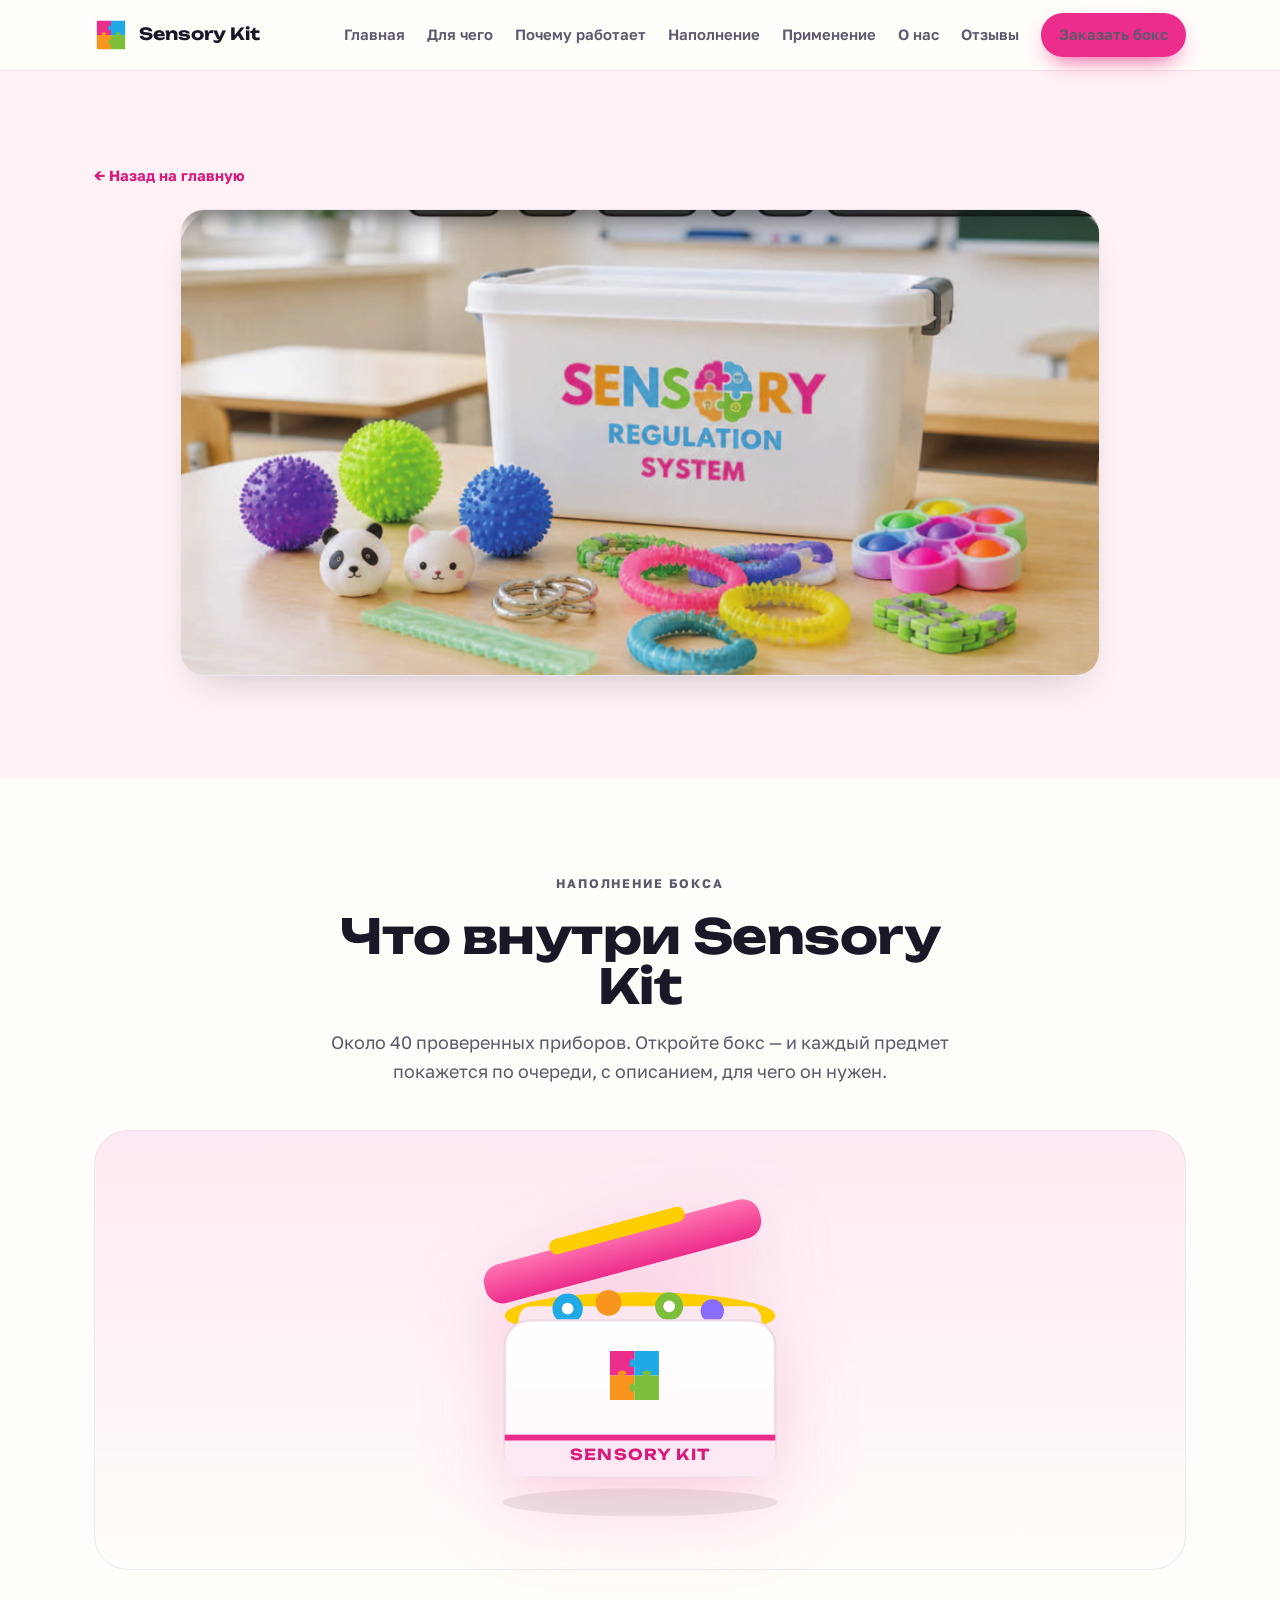
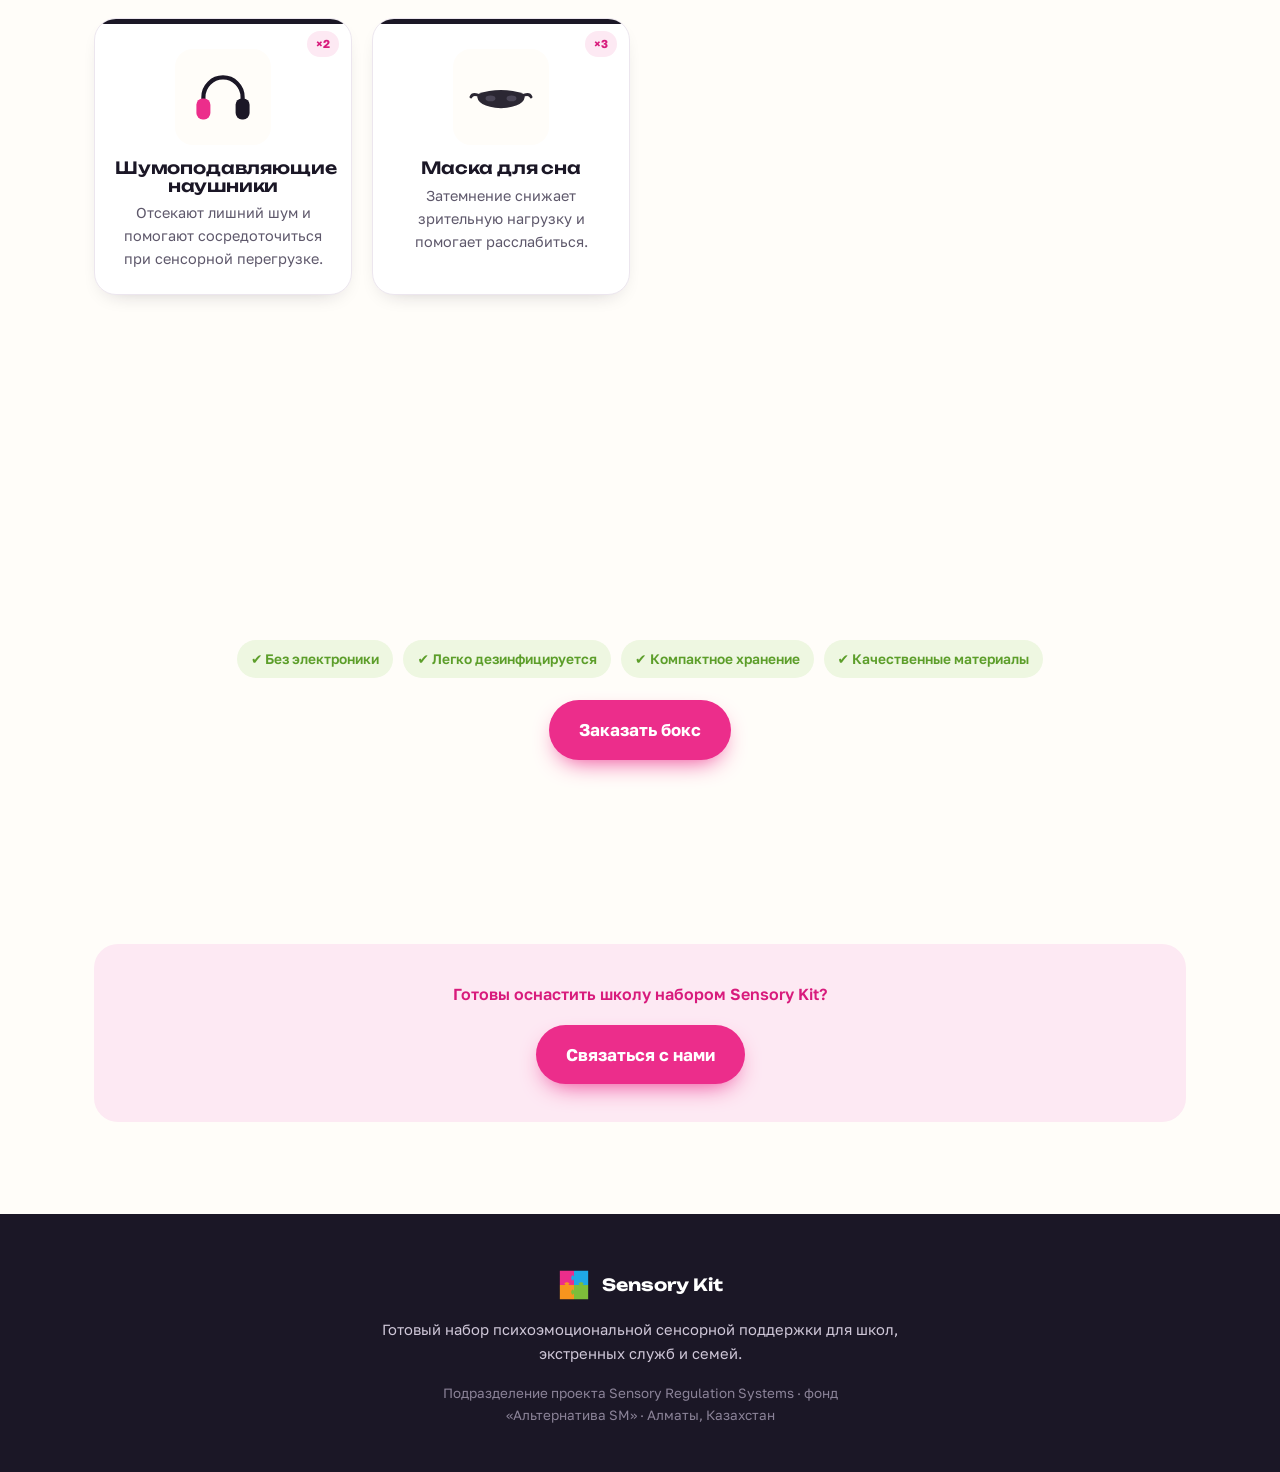
==== podrobnee.html @ fd4d4a5c "Sensory Kit — полный проект" ====
<!DOCTYPE html>
<html lang="ru">
<head>
<meta charset="UTF-8">
<meta name="viewport" content="width=device-width, initial-scale=1.0">
<title>Наполнение бокса | Sensory Kit</title>
<link rel="preconnect" href="https://fonts.googleapis.com">
<link rel="preconnect" href="https://fonts.gstatic.com" crossorigin>
<link href="https://fonts.googleapis.com/css2?family=Unbounded:wght@500;600;700;800&family=Golos+Text:wght@400;500;600;700&display=swap" rel="stylesheet">
<style>

:root{
  --pink:#EC2D8B; --pink-ink:#D81B7C; --pink-wash:#FDE9F3;
  --blue:#1FA9E6; --blue-ink:#0E86C4; --blue-wash:#E4F4FC;
  --orange:#F7951E; --orange-ink:#DE7A00; --orange-wash:#FEF0DD;
  --green:#7DBE3A; --green-ink:#5C9E2A; --green-wash:#EEF7E1;
  --yellow:#FFCE00; --violet:#8A6CFF;
  --ink:#1B1726; --muted:#5E586B; --hair:#ECE6EE;
  --bg:#FFFDF9; --card:#FFFFFF; --pinkbg:#FFF2F6;
  --r:22px;
  --shadow:0 18px 40px -22px rgba(27,23,38,.30);
  --shadow-sm:0 8px 22px -14px rgba(27,23,38,.32);
  --maxw:1140px;
}
*{box-sizing:border-box;margin:0;padding:0}
html{scroll-behavior:smooth}
body{font-family:"Golos Text",system-ui,sans-serif;color:var(--ink);background:var(--bg);line-height:1.6;-webkit-font-smoothing:antialiased;overflow-x:hidden}
h1,h2,h3{font-family:"Unbounded",system-ui,sans-serif;line-height:1.05;letter-spacing:-.01em}
a{color:inherit;text-decoration:none}
img{max-width:100%;display:block}
.wrap{max-width:var(--maxw);margin:0 auto;padding:0 24px}
.section{padding:92px 0}
.eyebrow{font-weight:700;font-size:.78rem;letter-spacing:.16em;text-transform:uppercase}
.btn{display:inline-flex;align-items:center;gap:8px;font-family:"Golos Text";font-weight:700;border-radius:999px;padding:12px 22px;font-size:.96rem;cursor:pointer;border:0;transition:transform .18s,box-shadow .18s,background .2s;white-space:nowrap}
.btn:focus-visible{outline:3px solid var(--blue);outline-offset:3px}
.btn-primary{background:var(--pink);color:#fff;box-shadow:0 10px 24px -10px var(--pink)}
.btn-primary:hover{transform:translateY(-2px);box-shadow:0 16px 30px -10px var(--pink)}
.btn-ghost{background:transparent;color:var(--ink);border:2px solid var(--ink)}
.btn-ghost:hover{transform:translateY(-2px);background:var(--ink);color:#fff}
.btn-white{background:#fff;color:var(--ink);box-shadow:var(--shadow-sm)}
.btn-white:hover{transform:translateY(-2px)}
.btn-lg{padding:16px 30px;font-size:1.06rem}

/* nav */
.nav{position:sticky;top:0;z-index:50;backdrop-filter:saturate(160%) blur(12px);background:rgba(255,253,249,.82);border-bottom:1px solid var(--hair)}
.nav-in{max-width:var(--maxw);margin:0 auto;padding:13px 24px;display:flex;align-items:center;gap:20px}
.brand-mark{display:flex;align-items:center;gap:11px;font-family:"Unbounded";font-weight:700;font-size:1.05rem}
.brand-mark svg{width:34px;height:34px;flex:none}
.nav-links{display:flex;gap:22px;margin-left:auto;align-items:center}
.nav-links a{font-weight:600;font-size:.93rem;color:var(--muted);transition:color .2s}
.nav-links a:hover{color:var(--ink)}
.nav .btn{padding:10px 18px}
.burger{display:none;margin-left:auto;background:none;border:0;cursor:pointer;padding:6px}
.burger span{display:block;width:24px;height:2.5px;background:var(--ink);border-radius:2px;margin:5px 0;transition:.25s}

/* hero */
.hero{position:relative;overflow:hidden;background:radial-gradient(110% 90% at 88% -10%,var(--pink-wash) 0%,transparent 55%),radial-gradient(90% 80% at -8% 20%,var(--blue-wash) 0%,transparent 50%),var(--pinkbg)}
.hero-in{max-width:var(--maxw);margin:0 auto;padding:74px 24px 84px;display:grid;grid-template-columns:1.05fr .95fr;gap:48px;align-items:center}
.hero h1{font-size:clamp(3.1rem,8vw,5.6rem);font-weight:800;margin:.18em 0 .28em}
.hero h1 .dot{color:var(--pink)}
.hero .lead{font-size:1.2rem;color:#382f44;max-width:30ch;font-weight:500}
.hero .eyebrow{color:var(--pink-ink);display:inline-flex;align-items:center;gap:9px;background:#fff;padding:8px 15px;border-radius:999px;box-shadow:var(--shadow-sm)}
.hero-cta{display:flex;gap:14px;margin:30px 0 26px;flex-wrap:wrap}
.chips{display:flex;gap:10px;flex-wrap:wrap}
.chip{background:#fff;border-radius:14px;padding:11px 15px;box-shadow:var(--shadow-sm);display:flex;flex-direction:column;line-height:1.15}
.chip b{font-family:"Unbounded";font-weight:700;font-size:1.15rem}
.chip span{font-size:.78rem;color:var(--muted);font-weight:600}
.c-pink b{color:var(--pink-ink)} .c-blue b{color:var(--blue-ink)} .c-green b{color:var(--green-ink)}
.art{position:relative;display:flex;align-items:center;justify-content:center;min-height:380px}
.brain-stage{position:relative;width:min(420px,80vw)}
.brain{width:100%;height:auto;filter:drop-shadow(0 30px 50px rgba(236,45,139,.22));transform-origin:50% 52%}
.brain.breathe{animation:breathe 7s ease-in-out infinite}
@keyframes breathe{0%,100%{transform:scale(1)}50%{transform:scale(1.022)}}
.piece{cursor:pointer;transition:transform .4s cubic-bezier(.2,.8,.3,1);transform-origin:center}
.piece .ico{pointer-events:none}
.p-eye:hover{transform:translate(-5px,-5px)} .p-taste:hover{transform:translate(5px,-5px)}
.p-ear:hover{transform:translate(-5px,5px)} .p-nose:hover{transform:translate(5px,5px)}
.sense-tip{position:absolute;left:50%;top:50%;transform:translate(-50%,-50%) scale(.9);background:var(--ink);color:#fff;font-weight:700;font-size:.92rem;padding:8px 16px;border-radius:999px;opacity:0;pointer-events:none;transition:.2s;white-space:nowrap;z-index:5;box-shadow:var(--shadow)}
.sense-tip.show{opacity:1;transform:translate(-50%,-50%) scale(1)}
.assemble .piece{animation:asm .8s cubic-bezier(.2,.85,.3,1) both}
.assemble .p-eye{animation-delay:.05s}.assemble .p-taste{animation-delay:.16s}.assemble .p-ear{animation-delay:.27s}.assemble .p-nose{animation-delay:.38s}
@keyframes asm{from{opacity:0;transform:scale(.6)}to{opacity:1;transform:scale(1)}}
.toy{position:absolute;animation:float 9s ease-in-out infinite}
.toy.t1{width:60px;top:2%;right:6%;animation-delay:.2s}.toy.t2{width:46px;bottom:6%;left:-2%;animation-delay:1.4s}.toy.t3{width:52px;bottom:18%;right:-4%;animation-delay:2.6s}
@keyframes float{0%,100%{transform:translateY(0) rotate(0)}50%{transform:translateY(-16px) rotate(8deg)}}
.wave{position:absolute;left:0;right:0;bottom:-1px;line-height:0}
.wave svg{width:100%;height:60px;display:block}

/* section heading */
.shead{max-width:64ch}
.shead .eyebrow{color:var(--muted)}
.shead h2{font-size:clamp(2rem,4.4vw,3rem);font-weight:700;margin:.32em 0 .35em}
.shead p{color:var(--muted);font-size:1.12rem;max-width:58ch}
.shead.center{margin:0 auto;text-align:center}
.shead.center p{margin-left:auto;margin-right:auto}

/* use cases */
.use-grid{display:grid;grid-template-columns:repeat(auto-fit,minmax(195px,1fr));gap:18px;margin-top:50px}
.uc{background:var(--card);border:1px solid var(--hair);border-radius:var(--r);padding:26px 22px;box-shadow:var(--shadow-sm);position:relative;overflow:hidden;transition:transform .3s,box-shadow .3s}
.uc::before{content:"";position:absolute;inset:0 0 auto 0;height:5px}
.uc:hover{transform:translateY(-6px);box-shadow:var(--shadow)}
.uc .tile{width:50px;height:50px;border-radius:15px;display:grid;place-items:center;margin-bottom:16px}
.uc .tile svg{width:27px;height:27px}
.uc h3{font-size:1.08rem;font-weight:600;margin-bottom:8px}
.uc p{color:var(--muted);font-size:.94rem}
.uc.u1::before,.uc.u1 .tile{background:var(--pink)}
.uc.u2::before,.uc.u2 .tile{background:var(--blue)}
.uc.u3::before,.uc.u3 .tile{background:var(--orange)}
.uc.u4::before,.uc.u4 .tile{background:var(--green)}
.uc.u5::before,.uc.u5 .tile{background:var(--yellow)}
.uc.u5 .tile svg{stroke:var(--ink)}

/* detail */
.detail{margin-top:30px;background:linear-gradient(135deg,var(--pink) 0%,var(--pink-ink) 100%);color:#fff;border-radius:30px;padding:46px clamp(26px,5vw,56px);position:relative;overflow:hidden;box-shadow:0 22px 44px -20px rgba(216,27,124,.45)}
.detail::after{content:"";position:absolute;width:300px;height:300px;border-radius:50%;right:-80px;top:-110px;background:radial-gradient(circle,#fff 0%,transparent 70%);opacity:.18}
.detail .eyebrow{color:var(--yellow)}
.detail h3{font-family:"Unbounded";font-weight:700;font-size:clamp(1.3rem,3vw,1.7rem);margin:.4em 0 1em;max-width:24ch}
.dlist{display:grid;grid-template-columns:1fr 1fr;gap:18px 36px;position:relative;z-index:2}
.dlist .di{display:flex;gap:14px}
.dlist .di .n{font-family:"Unbounded";font-weight:700;color:var(--yellow);flex:none}
.dlist .di p{color:#ffe3f1;font-size:.98rem}
.detail .cite{margin-top:26px;font-size:.85rem;color:rgba(255,255,255,.72);position:relative;z-index:2}

/* почему */
.why{background:var(--pinkbg)}
.feat-grid{display:grid;grid-template-columns:1fr 1fr;gap:20px;margin-top:48px}
.feat{background:#fff;border-radius:var(--r);padding:30px 28px;display:flex;gap:20px;align-items:flex-start;box-shadow:var(--shadow-sm);border:1px solid var(--hair);transition:transform .3s}
.feat:hover{transform:translateY(-4px)}
.feat .num{font-family:"Unbounded";font-weight:700;font-size:1.5rem;flex:none;width:54px;height:54px;border-radius:16px;display:grid;place-items:center;color:#fff}
.feat:nth-child(1) .num{background:var(--pink)} .feat:nth-child(2) .num{background:var(--blue)} .feat:nth-child(3) .num{background:var(--orange)} .feat:nth-child(4) .num{background:var(--green)}
.feat h3{font-size:1.16rem;font-weight:600;margin-bottom:7px}
.feat p{color:var(--muted);font-size:.98rem}
.proof-row{display:grid;grid-template-columns:repeat(3,1fr);gap:20px;margin-top:30px;text-align:center}
.proof{background:#fff;border:1px solid var(--hair);border-radius:18px;padding:24px 16px;box-shadow:var(--shadow-sm)}
.proof .big{font-family:"Unbounded";font-weight:800;font-size:clamp(2.3rem,5vw,3.1rem);line-height:1}
.proof:nth-child(1) .big{color:var(--pink-ink)} .proof:nth-child(2) .big{color:var(--blue-ink)} .proof:nth-child(3) .big{color:var(--green-ink)}
.proof p{margin-top:8px;color:var(--muted);font-size:.9rem;font-weight:500}
.uses{text-align:center;margin-top:24px;color:var(--muted);font-size:.95rem}
.uses b{color:var(--ink)}
.midcta{text-align:center;margin-top:40px}

/* НАПОЛНЕНИЕ section */
.nap{background:var(--bg)}
.boxpanel{margin-top:44px;background:linear-gradient(180deg,var(--pink-wash) 0%,var(--bg) 100%);border:1px solid var(--hair);border-radius:34px;padding:40px 24px 48px}
.stage{position:relative;display:flex;flex-direction:column;align-items:center}
.boxwrap{position:relative;width:min(420px,84vw);filter:drop-shadow(0 26px 40px rgba(236,45,139,.20))}
.boxwrap svg{width:100%;height:auto;display:block;overflow:visible}
.lid{transform-box:fill-box;transform-origin:50% 50%;transition:transform .7s cubic-bezier(.3,.9,.3,1)}
.boxwrap.open .lid{transform:translate(-16px,-46px) rotate(-15deg)}
.mouthglow{opacity:0;transition:opacity .5s}
.boxwrap.open .mouthglow{opacity:1}
.spark{position:absolute;left:50%;top:38%;width:24px;height:24px;border-radius:50%;border:3px solid var(--yellow);transform:translate(-50%,-50%) scale(.2);opacity:0;pointer-events:none}
.spark.go{animation:spark .5s ease-out}
@keyframes spark{0%{opacity:.9;transform:translate(-50%,-50%) scale(.2)}100%{opacity:0;transform:translate(-50%,-50%) scale(2.4)}}
.openbtn{margin-top:26px;text-align:center}
.openbtn .hint{display:block;color:var(--muted);font-size:.85rem;margin-top:10px}
.replay{margin-top:22px;background:#fff;color:var(--ink);border:2px solid var(--hair);box-shadow:var(--shadow-sm);display:none}
.replay.show{display:inline-flex}
.item-grid{display:grid;grid-template-columns:repeat(4,1fr);gap:20px;margin-top:48px}
.item{background:var(--card);border:1px solid var(--hair);border-radius:var(--r);padding:24px 20px;box-shadow:var(--shadow-sm);text-align:center;opacity:0;position:relative;overflow:hidden;will-change:transform,opacity}
.item.shown{opacity:1}
.item::before{content:"";position:absolute;inset:0 0 auto 0;height:5px}
.item.k-ink::before{background:var(--ink)} .item.k-pink::before{background:var(--pink)}
.item.k-blue::before{background:var(--blue)} .item.k-violet::before{background:var(--violet)}
.item.k-orange::before{background:var(--orange)} .item.k-green::before{background:var(--green)}
.item .pic{width:96px;height:96px;margin:6px auto 14px;background:var(--bg);border-radius:18px;display:grid;place-items:center}
.item .pic svg{width:70px;height:70px}
.item h3{font-size:1.05rem;font-weight:600;margin-bottom:7px}
.item p{color:var(--muted);font-size:.9rem}
.item .qty{position:absolute;top:12px;right:12px;background:var(--pink-wash);color:var(--pink-ink);font-weight:700;font-size:.72rem;padding:4px 9px;border-radius:999px}
.real-in{display:grid;grid-template-columns:1.05fr .95fr;gap:46px;align-items:center;margin-top:54px}
.real-photo{background:#fff;border-radius:28px;padding:18px;box-shadow:var(--shadow);border:1px solid var(--hair);position:relative}
.real-photo img{border-radius:16px}
.box-hero{margin-bottom:10px}
.box-hero img{width:100%;max-width:920px;margin:0 auto;display:block;height:auto;border-radius:24px;box-shadow:var(--shadow);border:1px solid var(--hair);object-fit:cover}
.real-foot{margin-top:48px;text-align:center}
.real-foot .safe{justify-content:center;margin-bottom:22px}
.real-photo .bdg{position:absolute;left:-14px;bottom:-14px;background:var(--yellow);color:var(--ink);font-family:"Unbounded";font-weight:700;font-size:.9rem;padding:12px 16px;border-radius:16px;box-shadow:var(--shadow-sm);display:flex;flex-direction:column;line-height:1.1}
.real-photo .bdg b{font-size:1.5rem}
.real-copy .eyebrow{color:var(--pink-ink)}
.real-copy h3{font-size:clamp(1.5rem,3.4vw,2.1rem);font-weight:700;margin:.3em 0 .5em}
.real-copy p{color:var(--muted);margin-bottom:20px}
.safe{display:flex;flex-wrap:wrap;gap:10px;margin-bottom:26px}
.safe span{background:var(--green-wash);color:var(--green-ink);font-weight:600;font-size:.86rem;padding:8px 14px;border-radius:999px}

.subhead{margin:54px 0 0;max-width:62ch}
.subhead .eyebrow{color:var(--blue-ink)}
.subhead h3{font-family:"Unbounded";font-weight:700;font-size:clamp(1.4rem,3vw,1.9rem);margin-top:.3em}
.subhead p{color:var(--muted);margin-top:.4em}
.proof .u{display:block;margin-top:6px;font-size:.76rem;color:#9a93a6;font-weight:600}
.carter{margin-top:40px;background:linear-gradient(120deg,var(--pink) 0%,var(--violet) 100%);border-radius:34px;padding:46px clamp(26px,5vw,54px);color:#fff;display:grid;grid-template-columns:1.4fr .9fr;gap:34px;align-items:center;position:relative;overflow:hidden}
.carter::before{content:"";position:absolute;width:240px;height:240px;border-radius:50%;background:rgba(255,255,255,.16);right:-70px;bottom:-90px}
.carter .eyebrow{color:#ffeaf6}
.carter h3{font-family:"Unbounded";font-weight:700;font-size:clamp(1.4rem,3vw,1.9rem);margin:.4em 0 .5em;color:#fff;position:relative;z-index:2}
.carter p{color:#ffeaf6;position:relative;z-index:2;max-width:54ch}
.carter-stats{display:flex;flex-direction:column;gap:12px;position:relative;z-index:2}
.carter-stats div{background:rgba(255,255,255,.16);border-radius:16px;padding:14px 18px}
.carter-stats b{font-family:"Unbounded";font-weight:700;font-size:1.35rem;display:block;line-height:1.1}
.carter-stats span{font-size:.82rem;opacity:.92}
@media(max-width:920px){ .carter{grid-template-columns:1fr} }

/* версия-тизер блока Carter's Kits для главной страницы со ссылкой на отдельную страницу */
.carter-teaser{margin-top:40px;background:linear-gradient(120deg,var(--pink) 0%,var(--violet) 100%);border-radius:34px;padding:42px clamp(26px,5vw,52px);color:#fff;position:relative;overflow:hidden}
.carter-teaser::before{content:"";position:absolute;width:200px;height:200px;border-radius:50%;background:rgba(255,255,255,.16);right:-60px;bottom:-70px}
.carter-teaser .eyebrow{color:#ffeaf6;position:relative;z-index:2}
.carter-teaser h3{font-family:"Unbounded";font-weight:700;font-size:clamp(1.3rem,3vw,1.8rem);margin:.4em 0 .5em;color:#fff;position:relative;z-index:2;max-width:32ch}
.carter-teaser p{color:#ffeaf6;position:relative;z-index:2;max-width:58ch;margin-bottom:22px}
.carter-teaser .btn{position:relative;z-index:2}

/* блок-вступление для страницы "Подробнее" */
.back-link{display:inline-flex;align-items:center;gap:8px;font-weight:700;font-size:.92rem;color:var(--pink-ink);margin-bottom:22px}
.back-link:hover{text-decoration:underline}

/* применение + modal */
.seg-grid{display:grid;grid-template-columns:repeat(3,1fr);gap:22px;margin-top:50px}
.seg{background:var(--card);border:1px solid var(--hair);border-radius:var(--r);padding:30px 26px 26px;box-shadow:var(--shadow-sm);position:relative;overflow:hidden;transition:transform .3s,box-shadow .3s;display:flex;flex-direction:column}
.seg::before{content:"";position:absolute;inset:0 0 auto 0;height:6px}
.seg:hover{transform:translateY(-6px);box-shadow:var(--shadow)}
.seg .tile{width:60px;height:60px;border-radius:18px;display:grid;place-items:center;margin-bottom:20px}
.seg .tile svg{width:32px;height:32px}
.seg h3{font-size:1.32rem;font-weight:600;margin-bottom:9px}
.seg p{color:var(--muted);font-size:1rem;flex:1}
.seg .more{margin-top:20px;align-self:flex-start;background:transparent;border:2px solid currentColor;border-radius:999px;padding:9px 18px;font-weight:700;font-size:.9rem;cursor:pointer;font-family:"Golos Text";display:inline-flex;align-items:center;gap:7px;transition:.2s}
.seg .more:focus-visible{outline:3px solid var(--blue);outline-offset:3px}
.seg.s-pink::before,.seg.s-pink .tile{background:var(--pink)} .seg.s-pink .more{color:var(--pink-ink)} .seg.s-pink .more:hover{background:var(--pink);color:#fff;border-color:var(--pink)}
.seg.s-blue::before,.seg.s-blue .tile{background:var(--blue)} .seg.s-blue .more{color:var(--blue-ink)} .seg.s-blue .more:hover{background:var(--blue);color:#fff;border-color:var(--blue)}
.seg.s-green::before,.seg.s-green .tile{background:var(--green)} .seg.s-green .more{color:var(--green-ink)} .seg.s-green .more:hover{background:var(--green);color:#fff;border-color:var(--green)}
.modal{position:fixed;inset:0;z-index:100;display:none;align-items:center;justify-content:center;padding:24px}
.modal.open{display:flex}
.modal-bg{position:absolute;inset:0;background:rgba(27,23,38,.55);backdrop-filter:blur(4px);animation:fade .25s ease}
@keyframes fade{from{opacity:0}to{opacity:1}}
.modal-card{position:relative;background:#fff;border-radius:26px;max-width:540px;width:100%;max-height:88vh;overflow:auto;box-shadow:0 40px 80px -30px rgba(0,0,0,.5);animation:pop .3s cubic-bezier(.2,.85,.3,1)}
@keyframes pop{from{opacity:0;transform:translateY(20px) scale(.96)}to{opacity:1;transform:none}}
.modal-top{padding:30px 30px 0;display:flex;gap:16px;align-items:center}
.modal-top .tile{width:54px;height:54px;border-radius:16px;display:grid;place-items:center;flex:none}
.modal-top .tile svg{width:28px;height:28px}
.modal-top h3{font-size:1.4rem;font-weight:700}
.modal-top .sub{font-size:.85rem;color:var(--muted);font-weight:600}
.modal-body{padding:22px 30px 30px}
.modal-body ul{list-style:none;display:flex;flex-direction:column;gap:13px}
.modal-body li{display:flex;gap:12px;font-size:1rem;color:#382f44}
.modal-body li svg{width:20px;height:20px;flex:none;margin-top:3px}
.modal-body .tagrow{margin-top:20px;display:flex;flex-wrap:wrap;gap:8px}
.modal-body .tagrow span{font-weight:700;font-size:.82rem;padding:6px 13px;border-radius:999px}
.modal-foot{padding:0 30px 30px}
.modal-close{position:absolute;top:16px;right:16px;width:38px;height:38px;border-radius:50%;border:0;background:var(--bg);cursor:pointer;font-size:1.3rem;line-height:1;color:var(--ink);display:grid;place-items:center;transition:.2s}
.modal-close:hover{background:var(--hair)}
.modal-close:focus-visible{outline:3px solid var(--blue);outline-offset:2px}
.m-pink .tile{background:var(--pink)} .m-pink .tagrow span{background:var(--pink-wash);color:var(--pink-ink)} .m-pink li svg{stroke:var(--pink)}
.m-blue .tile{background:var(--blue)} .m-blue .tagrow span{background:var(--blue-wash);color:var(--blue-ink)} .m-blue li svg{stroke:var(--blue)}
.m-green .tile{background:var(--green)} .m-green .tagrow span{background:var(--green-wash);color:var(--green-ink)} .m-green li svg{stroke:var(--green)}

/* training */
.train{background:linear-gradient(120deg,var(--orange) 0%,#ffb04d 100%);border-radius:34px;padding:54px clamp(26px,5vw,60px);color:#fff;display:grid;grid-template-columns:1.3fr .7fr;gap:30px;align-items:center;position:relative;overflow:hidden}
.train::before{content:"";position:absolute;width:240px;height:240px;border-radius:50%;background:rgba(255,255,255,.18);right:-60px;bottom:-90px}
.train .eyebrow{color:#fff;opacity:.92}
.train h2{font-size:clamp(1.8rem,4vw,2.5rem);font-weight:700;margin:.3em 0 .2em;color:#fff}
.train p{color:#fff;opacity:.95;max-width:46ch}
.train .cta-col{display:flex;flex-direction:column;gap:12px;align-items:flex-start;z-index:2}

/* contacts */
.cont-head{text-align:center;max-width:60ch;margin:0 auto}
.cont-head .eyebrow{color:var(--pink-ink)}
.cont-head h2{font-size:clamp(2rem,4.4vw,2.9rem);font-weight:700;margin:.32em 0 .3em}
.cont-head p{color:var(--muted);font-size:1.1rem}
.team{display:grid;grid-template-columns:repeat(3,1fr);gap:20px;margin:50px 0 34px}
.member{background:var(--card);border:1px solid var(--hair);border-radius:var(--r);padding:28px 24px;text-align:center;box-shadow:var(--shadow-sm);transition:transform .3s}
.member:hover{transform:translateY(-5px)}
.member .av{width:62px;height:62px;border-radius:50%;margin:0 auto 16px;display:grid;place-items:center;font-family:"Unbounded";font-weight:700;font-size:1.4rem;color:#fff}
.member:nth-child(1) .av{background:var(--pink)} .member:nth-child(2) .av{background:var(--orange)} .member:nth-child(3) .av{background:var(--green)}
.member h3{font-size:1.18rem;font-weight:600}
.member .role{color:var(--muted);font-size:.9rem;margin-bottom:14px}
.member a{display:block;font-weight:600;font-size:.95rem;margin-top:5px}
.member a:hover{color:var(--pink-ink)}
.cont-foot{text-align:center;background:var(--pink-wash);border-radius:24px;padding:38px 24px}
.cont-foot p{color:var(--pink-ink);font-weight:600;margin-bottom:18px}
.cont-foot .pk{font-weight:700}

/* footer */
.foot{background:var(--ink);color:#cfc7d8;padding:54px 0 40px;text-align:center}
.foot .brand-mark{justify-content:center;color:#fff;margin-bottom:16px}
.foot p{font-size:.92rem;max-width:60ch;margin:0 auto 6px}
.foot .small{color:#8b8398;font-size:.84rem;margin-top:18px}

.reveal{opacity:0;transform:translateY(26px);transition:opacity .7s ease,transform .7s cubic-bezier(.2,.8,.3,1)}
.reveal.in{opacity:1;transform:none}

@media(max-width:920px){
  .hero-in,.train,.real-in{grid-template-columns:1fr}
  .art{order:-1;min-height:300px}
  .seg-grid,.team,.proof-row{grid-template-columns:1fr}
  .feat-grid,.dlist{grid-template-columns:1fr}
  .item-grid{grid-template-columns:repeat(2,1fr)}
  .nav-links{display:none}
  .nav-links.open{display:flex;position:absolute;top:100%;left:0;right:0;flex-direction:column;background:var(--bg);padding:18px 24px;gap:16px;border-bottom:1px solid var(--hair);box-shadow:var(--shadow)}
  .nav-links.open a{color:var(--ink)}
  .burger{display:block}
  .section{padding:70px 0}
  .train .cta-col{align-items:stretch}
}
@media(max-width:480px){ .hero-cta .btn{flex:1} .item-grid{grid-template-columns:1fr 1fr;gap:14px} .item .pic{width:80px;height:80px} .item .pic svg{width:58px;height:58px} }
@media(prefers-reduced-motion:reduce){
  html{scroll-behavior:auto}
  *,.brain.breathe,.toy,.piece{animation:none!important;transition:none!important}
  .reveal{opacity:1;transform:none}.item{opacity:1!important}
}

</style>
</head>
<body id="top">

<!-- NAV -->
<header class="nav">
  <div class="nav-in">
    <a class="brand-mark" href="sensory-kit.html" aria-label="Sensory Kit — на главную">
      <svg viewBox="0 0 240 240" aria-hidden="true">
        <path d="M 20 20 L 120 20 L 120 58 C 120 65 126.4 50 129.2 52 C 135.6 53 140 62 140 70 C 140 78 135.6 87 129.2 88 C 126.4 90 120 75 120 82 L 120 120 L 82 120 C 75 120 90 126.4 88 129.2 C 87 135.6 78 140 70 140 C 62 140 53 135.6 52 129.2 C 50 126.4 65 120 58 120 L 20 120 Z" fill="#EC2D8B"/>
        <path d="M 120 20 L 220 20 L 220 120 L 182 120 C 175 120 190 126.4 188 129.2 C 187 135.6 178 140 170 140 C 162 140 153 135.6 152 129.2 C 150 126.4 165 120 158 120 L 120 120 L 120 82 C 120 75 113.6 90 110.8 88 C 104.4 87 100 78 100 70 C 100 62 104.4 53 110.8 52 C 113.6 50 120 65 120 58 Z" fill="#1FA9E6"/>
        <path d="M 20 120 L 58 120 C 65 120 50 113.6 52 110.8 C 53 104.4 62 100 70 100 C 78 100 87 104.4 88 110.8 C 90 113.6 75 120 82 120 L 120 120 L 120 158 C 120 165 126.4 150 129.2 152 C 135.6 153 140 162 140 170 C 140 178 135.6 187 129.2 188 C 126.4 190 120 175 120 182 L 120 220 L 20 220 Z" fill="#F7951E"/>
        <path d="M 120 120 L 158 120 C 165 120 150 113.6 152 110.8 C 153 104.4 162 100 170 100 C 178 100 187 104.4 188 110.8 C 190 113.6 175 120 182 120 L 220 120 L 220 220 L 120 220 L 120 182 C 120 175 113.6 190 110.8 188 C 104.4 187 100 178 100 170 C 100 162 104.4 153 110.8 152 C 113.6 150 120 165 120 158 Z" fill="#7DBE3A"/>
      </svg>
      Sensory&nbsp;Kit
    </a>
    <nav class="nav-links" id="navLinks">
      <a href="sensory-kit.html#top">Главная</a>
      <a href="sensory-kit.html#dlya-chego">Для чего</a>
      <a href="sensory-kit.html#pochemu">Почему работает</a>
      <a href="#napolnenie">Наполнение</a>
      <a href="sensory-kit.html#primenenie">Применение</a>
      <a href="o-nas.html">О нас</a>
      <a href="otzyvy.html">Отзывы</a>
      <a class="btn btn-primary" href="sensory-kit.html#kontakty">Заказать бокс</a>
    </nav>
    <button class="burger" id="burger" aria-label="Меню" aria-expanded="false"><span></span><span></span><span></span></button>
  </div>
</header>

<main>

<!-- ВСТУПЛЕНИЕ -->
<section class="section why">
  <div class="wrap">
    <a class="back-link" href="sensory-kit.html">← Назад на главную</a>
    <div class="box-hero reveal">
      <img src="box-photo.jpg" alt="Сенсорный бокс Sensory Regulation System с наполнением">
    </div>
  </div>
</section>

<!-- НАПОЛНЕНИЕ (в этой же странице) -->
<section class="section nap" id="napolnenie">
  <div class="wrap">
    <div class="shead center reveal">
      <span class="eyebrow">Наполнение бокса</span>
      <h2>Что внутри Sensory Kit</h2>
      <p>Около 40 проверенных приборов. Откройте бокс — и каждый предмет покажется по очереди, с описанием, для чего он нужен.</p>
    </div>

    <div class="boxpanel reveal">
      <div class="stage">
        <div class="boxwrap" id="boxwrap">
          <div class="spark" id="spark"></div>
          <svg viewBox="0 0 360 300" role="img" aria-label="Бокс Sensory Kit">
            <defs>
              <linearGradient id="lidGrad" x1="0" y1="0" x2="0" y2="1"><stop offset="0" stop-color="#FF73B1"/><stop offset="1" stop-color="#EC2D8B"/></linearGradient>
              <linearGradient id="bodyGrad" x1="0" y1="0" x2="0" y2="1"><stop offset="0" stop-color="#FFFFFF"/><stop offset="1" stop-color="#FFF7FB"/></linearGradient>
            </defs>
            <ellipse cx="180" cy="284" rx="118" ry="12" fill="#000" opacity="0.07"/>
            <ellipse class="mouthglow" cx="180" cy="124" rx="116" ry="20" fill="#FFCE00"/>
            <rect x="76" y="116" width="208" height="32" rx="11" fill="#F9E6EF"/>
            <circle cx="118" cy="118" r="13" fill="#1FA9E6"/><circle cx="118" cy="118" r="5" fill="#fff"/>
            <circle cx="153" cy="113" r="11" fill="#F7951E"/>
            <circle cx="205" cy="116" r="12" fill="#7DBE3A"/><circle cx="205" cy="116" r="5" fill="#fff"/>
            <circle cx="242" cy="120" r="10" fill="#8A6CFF"/>
            <rect x="64" y="128" width="232" height="134" rx="22" fill="url(#bodyGrad)" stroke="#EFD9E6" stroke-width="2"/>
            <rect x="64" y="226" width="232" height="36" fill="#FDE9F3"/>
            <rect x="64" y="226" width="232" height="5" fill="#EC2D8B"/>
            <g transform="translate(150,150) scale(0.21)">
              <path d="M 20 20 L 120 20 L 120 58 C 120 65 126.4 50 129.2 52 C 135.6 53 140 62 140 70 C 140 78 135.6 87 129.2 88 C 126.4 90 120 75 120 82 L 120 120 L 82 120 C 75 120 90 126.4 88 129.2 C 87 135.6 78 140 70 140 C 62 140 53 135.6 52 129.2 C 50 126.4 65 120 58 120 L 20 120 Z" fill="#EC2D8B"/>
              <path d="M 120 20 L 220 20 L 220 120 L 182 120 C 175 120 190 126.4 188 129.2 C 187 135.6 178 140 170 140 C 162 140 153 135.6 152 129.2 C 150 126.4 165 120 158 120 L 120 120 L 120 82 C 120 75 113.6 90 110.8 88 C 104.4 87 100 78 100 70 C 100 62 104.4 53 110.8 52 C 113.6 50 120 65 120 58 Z" fill="#1FA9E6"/>
              <path d="M 20 120 L 58 120 C 65 120 50 113.6 52 110.8 C 53 104.4 62 100 70 100 C 78 100 87 104.4 88 110.8 C 90 113.6 75 120 82 120 L 120 120 L 120 158 C 120 165 126.4 150 129.2 152 C 135.6 153 140 162 140 170 C 140 178 135.6 187 129.2 188 C 126.4 190 120 175 120 182 L 120 220 L 20 220 Z" fill="#F7951E"/>
              <path d="M 120 120 L 158 120 C 165 120 150 113.6 152 110.8 C 153 104.4 162 100 170 100 C 178 100 187 104.4 188 110.8 C 190 113.6 175 120 182 120 L 220 120 L 220 220 L 120 220 L 120 182 C 120 175 113.6 190 110.8 188 C 104.4 187 100 178 100 170 C 100 162 104.4 153 110.8 152 C 113.6 150 120 165 120 158 Z" fill="#7DBE3A"/>
            </g>
            <text x="180" y="248" font-family="Unbounded,sans-serif" font-weight="700" font-size="13" fill="#D81B7C" text-anchor="middle" letter-spacing="1">SENSORY KIT</text>
            <g class="lid">
              <rect x="58" y="98" width="244" height="34" rx="15" fill="url(#lidGrad)"/>
              <rect x="120" y="90" width="120" height="13" rx="6.5" fill="#FFCE00"/>
            </g>
          </svg>
        </div>
        <div class="openbtn" id="openWrap">
          <button class="btn btn-primary btn-lg" id="openBtn">🎁 Открыть бокс</button>
          <span class="hint">или прокрутите ниже — бокс откроется сам</span>
        </div>
        <button class="btn replay" id="replayBtn">↻ Собрать заново</button>
      </div>
    </div>

    <div class="item-grid" id="itemGrid">
      <article class="item k-ink"><div class="pic"><svg viewBox="0 0 100 100"><path d="M22 60 V50 a28 28 0 0 1 56 0 V60" fill="none" stroke="#1B1726" stroke-width="6" stroke-linecap="round"/><rect x="12" y="52" width="20" height="30" rx="9" fill="#EC2D8B"/><rect x="68" y="52" width="20" height="30" rx="9" fill="#1B1726"/></svg></div><span class="qty">×2</span><h3>Шумоподавляющие наушники</h3><p>Отсекают лишний шум и помогают сосредоточиться при сенсорной перегрузке.</p></article>
      <article class="item k-ink"><div class="pic"><svg viewBox="0 0 100 100"><path d="M16 46 Q50 34 84 46 Q86 64 50 66 Q14 64 16 46 Z" fill="#2B2733"/><path d="M16 47 Q9 45 7 50" stroke="#2B2733" stroke-width="4" fill="none" stroke-linecap="round"/><path d="M84 47 Q91 45 93 50" stroke="#2B2733" stroke-width="4" fill="none" stroke-linecap="round"/><ellipse cx="35" cy="52" rx="7" ry="4" fill="#4a4556"/><ellipse cx="65" cy="52" rx="7" ry="4" fill="#4a4556"/></svg></div><span class="qty">×3</span><h3>Маска для сна</h3><p>Затемнение снижает зрительную нагрузку и помогает расслабиться.</p></article>
      <article class="item k-blue"><div class="pic"><svg viewBox="0 0 100 100"><g fill="#1FA9E6"><circle cx="50" cy="26" r="15"/><circle cx="30" cy="62" r="15"/><circle cx="70" cy="62" r="15"/></g><circle cx="50" cy="26" r="5.5" fill="#fff"/><circle cx="30" cy="62" r="5.5" fill="#fff"/><circle cx="70" cy="62" r="5.5" fill="#fff"/><circle cx="50" cy="50" r="13" fill="#fff" stroke="#1FA9E6" stroke-width="4"/><circle cx="50" cy="50" r="4.5" fill="#1FA9E6"/></svg></div><span class="qty">×3 вида</span><h3>Спиннеры</h3><p>Монотонное движение даёт выход энергии и помогает удержать внимание.</p></article>
      <article class="item k-violet"><div class="pic"><svg viewBox="0 0 100 100"><rect x="28" y="28" width="44" height="44" rx="11" fill="#8A6CFF"/><g fill="#1B1726"><circle cx="40" cy="40" r="4"/><circle cx="60" cy="40" r="4"/><circle cx="40" cy="60" r="4"/><circle cx="60" cy="60" r="4"/><circle cx="50" cy="50" r="4"/></g></svg></div><span class="qty">×3</span><h3>Фиджет-кубик</h3><p>Шесть разных действий для рук — успокаивает и держит фокус незаметно для класса.</p></article>
      <article class="item k-orange"><div class="pic"><svg viewBox="0 0 100 100"><circle cx="50" cy="52" r="24" fill="#F7951E"/><g fill="#DE7A00"><circle cx="42" cy="44" r="3.2"/><circle cx="54" cy="42" r="3.2"/><circle cx="62" cy="50" r="3.2"/><circle cx="58" cy="60" r="3.2"/><circle cx="46" cy="62" r="3.2"/><circle cx="38" cy="54" r="3.2"/><circle cx="50" cy="52" r="3.2"/><circle cx="50" cy="38" r="3"/><circle cx="66" cy="58" r="3"/></g></svg></div><span class="qty">×6</span><h3>Массажные мячики</h3><p>Тактильная стимуляция снимает напряжение в ладонях и успокаивает.</p></article>
      <article class="item k-green"><div class="pic"><svg viewBox="0 0 100 100"><g fill="none" stroke-width="8" stroke-linecap="round"><ellipse cx="50" cy="36" rx="27" ry="9" stroke="#7DBE3A"/><ellipse cx="50" cy="52" rx="27" ry="9" stroke="#EC2D8B"/><ellipse cx="50" cy="68" rx="27" ry="9" stroke="#1FA9E6"/></g></svg></div><span class="qty">×9</span><h3>Сенсорные кольца</h3><p>Тактильные кольца для самостимуляции и мягкого расслабления.</p></article>
      <article class="item k-blue"><div class="pic"><svg viewBox="0 0 100 100"><circle cx="50" cy="52" r="24" fill="#19B6C9"/><ellipse cx="42" cy="44" rx="8" ry="5" fill="#7fe0ea" opacity=".8"/></svg></div><span class="qty">×3</span><h3>Стресс-мяч / сквиш</h3><p>Сжатие расслабляет мышцы и помогает справиться с тревогой.</p></article>
      <article class="item k-violet"><div class="pic"><svg viewBox="0 0 100 100"><path d="M18 38 L34 38 L34 54 L50 54 L50 38 L66 38 L66 60 L82 60" fill="none" stroke="#8A6CFF" stroke-width="9" stroke-linecap="round" stroke-linejoin="round"/><circle cx="34" cy="46" r="3" fill="#fff"/><circle cx="50" cy="46" r="3" fill="#fff"/><circle cx="66" cy="49" r="3" fill="#fff"/></svg></div><span class="qty">×3</span><h3>Змейка-конструктор</h3><p>Повторяющиеся движения успокаивают и развивают мелкую моторику.</p></article>
    </div>

    <div class="real-foot reveal">
      <div class="safe"><span>✔ Без электроники</span><span>✔ Легко дезинфицируется</span><span>✔ Компактное хранение</span><span>✔ Качественные материалы</span></div>
      <a class="btn btn-primary btn-lg" href="sensory-kit.html#kontakty">Заказать бокс</a>
    </div>
  </div>
</section>

<!-- CTA -->
<section class="section">
  <div class="wrap">
    <div class="cont-foot reveal">
      <p>Готовы оснастить школу набором Sensory Kit?</p>
      <a class="btn btn-primary btn-lg" href="sensory-kit.html#kontakty">Связаться с нами</a>
    </div>
  </div>
</section>

</main>

<!-- FOOTER -->
<footer class="foot">
  <div class="wrap">
    <a class="brand-mark" href="#top" aria-label="Sensory Kit">
      <svg viewBox="0 0 240 240" aria-hidden="true">
        <path d="M 20 20 L 120 20 L 120 58 C 120 65 126.4 50 129.2 52 C 135.6 53 140 62 140 70 C 140 78 135.6 87 129.2 88 C 126.4 90 120 75 120 82 L 120 120 L 82 120 C 75 120 90 126.4 88 129.2 C 87 135.6 78 140 70 140 C 62 140 53 135.6 52 129.2 C 50 126.4 65 120 58 120 L 20 120 Z" fill="#EC2D8B"/>
        <path d="M 120 20 L 220 20 L 220 120 L 182 120 C 175 120 190 126.4 188 129.2 C 187 135.6 178 140 170 140 C 162 140 153 135.6 152 129.2 C 150 126.4 165 120 158 120 L 120 120 L 120 82 C 120 75 113.6 90 110.8 88 C 104.4 87 100 78 100 70 C 100 62 104.4 53 110.8 52 C 113.6 50 120 65 120 58 Z" fill="#1FA9E6"/>
        <path d="M 20 120 L 58 120 C 65 120 50 113.6 52 110.8 C 53 104.4 62 100 70 100 C 78 100 87 104.4 88 110.8 C 90 113.6 75 120 82 120 L 120 120 L 120 158 C 120 165 126.4 150 129.2 152 C 135.6 153 140 162 140 170 C 140 178 135.6 187 129.2 188 C 126.4 190 120 175 120 182 L 120 220 L 20 220 Z" fill="#F7951E"/>
        <path d="M 120 120 L 158 120 C 165 120 150 113.6 152 110.8 C 153 104.4 162 100 170 100 C 178 100 187 104.4 188 110.8 C 190 113.6 175 120 182 120 L 220 120 L 220 220 L 120 220 L 120 182 C 120 175 113.6 190 110.8 188 C 104.4 187 100 178 100 170 C 100 162 104.4 153 110.8 152 C 113.6 150 120 165 120 158 Z" fill="#7DBE3A"/>
      </svg>
      Sensory Kit
    </a>
    <p>Готовый набор психоэмоциональной сенсорной поддержки для школ, экстренных служб и семей.</p>
    <p class="small">Подразделение проекта Sensory Regulation Systems · фонд «Альтернатива SM» · Алматы, Казахстан</p>
  </div>
</footer>

<script>
const reduce = window.matchMedia('(prefers-reduced-motion: reduce)').matches;

/* mobile menu */
const burger=document.getElementById('burger'), navLinks=document.getElementById('navLinks');
if(burger && navLinks){
  burger.addEventListener('click',()=>{const o=navLinks.classList.toggle('open');burger.setAttribute('aria-expanded',o);});
  navLinks.querySelectorAll('a').forEach(a=>a.addEventListener('click',()=>navLinks.classList.remove('open')));
}

/* puzzle (логотип-мозг есть только на главной странице) */
const brain=document.getElementById('brain'), tip=document.getElementById('senseTip');
if(brain){
  if(!reduce){brain.classList.add('assemble');setTimeout(()=>{brain.classList.remove('assemble');brain.classList.add('breathe');},1300);}
  brain.querySelectorAll('.piece').forEach(p=>{const l=p.getAttribute('data-sense');
    p.addEventListener('mouseenter',()=>{if(tip){tip.textContent=l;tip.classList.add('show');}});
    p.addEventListener('mouseleave',()=>{if(tip)tip.classList.remove('show');});});
}

/* reveal */
const io=new IntersectionObserver((es)=>{es.forEach(e=>{if(e.isIntersecting){e.target.classList.add('in');io.unobserve(e.target);}});},{threshold:.14,rootMargin:'0px 0px -8% 0px'});
document.querySelectorAll('.reveal').forEach(el=>io.observe(el));

/* count-up */
function countUp(el){const t=+el.dataset.count,pre=el.dataset.prefix||'',suf=el.dataset.suffix||'';
  if(reduce){el.textContent=pre+t+suf;return;}
  const dur=1400,st=performance.now();
  function step(n){const k=Math.min(1,(n-st)/dur),e=1-Math.pow(1-k,3);el.textContent=pre+Math.round(t*e)+suf;if(k<1)requestAnimationFrame(step);}
  requestAnimationFrame(step);}
const co=new IntersectionObserver((es)=>{es.forEach(e=>{if(e.isIntersecting){countUp(e.target);co.unobserve(e.target);}});},{threshold:.6});
document.querySelectorAll('[data-count]').forEach(el=>co.observe(el));

/* modals (есть только на главной странице) */
let lastFocus=null;
function openModal(id){const m=document.getElementById(id);if(!m)return;lastFocus=document.activeElement;m.classList.add('open');m.setAttribute('aria-hidden','false');document.body.style.overflow='hidden';const c=m.querySelector('.modal-close');if(c)c.focus();}
function closeModal(m){m.classList.remove('open');m.setAttribute('aria-hidden','true');document.body.style.overflow='';if(lastFocus)lastFocus.focus();}
document.querySelectorAll('[data-modal]').forEach(b=>b.addEventListener('click',()=>openModal(b.dataset.modal)));
document.querySelectorAll('.modal').forEach(m=>m.querySelectorAll('[data-close]').forEach(x=>x.addEventListener('click',()=>closeModal(m))));
document.addEventListener('keydown',e=>{if(e.key==='Escape'){const o=document.querySelector('.modal.open');if(o)closeModal(o);}});

/* box open + items fly out (есть только на странице "Подробнее") */
const boxwrap=document.getElementById('boxwrap'), spark=document.getElementById('spark');
if(boxwrap){
  const items=[...document.querySelectorAll('.item')];
  const openBtn=document.getElementById('openBtn'), openWrap=document.getElementById('openWrap'), replayBtn=document.getElementById('replayBtn');
  let opened=false, timers=[];
  function mouthCenter(){const r=boxwrap.getBoundingClientRect();return {x:r.left+r.width/2, y:r.top+r.height*0.40};}
  function resetItems(){timers.forEach(clearTimeout);timers=[];items.forEach(c=>{c.style.transition='none';c.style.transform='';c.style.opacity='0';c.classList.remove('shown');});}
  function fly(){
    if(reduce){items.forEach(c=>{c.style.opacity='1';c.classList.add('shown');});boxwrap.classList.add('open');return;}
    boxwrap.classList.add('open');
    const m=mouthCenter();
    items.forEach(c=>{const r=c.getBoundingClientRect();const dx=m.x-(r.left+r.width/2),dy=m.y-(r.top+r.height/2);const rot=(Math.random()*40-20).toFixed(1);
      c.style.transition='none';c.style.transform=`translate(${dx}px,${dy}px) scale(.18) rotate(${rot}deg)`;c.style.opacity='0';});
    void boxwrap.offsetWidth;
    items.forEach((c,i)=>{const t=setTimeout(()=>{
        c.style.transition='transform .68s cubic-bezier(.2,.9,.35,1.25), opacity .35s ease';
        c.style.transform='none';c.style.opacity='1';c.classList.add('shown');
        if(spark){spark.classList.remove('go');void spark.offsetWidth;spark.classList.add('go');}
      },380+i*300);timers.push(t);});
    timers.push(setTimeout(()=>{if(replayBtn)replayBtn.classList.add('show');},380+items.length*300+400));
  }
  function openBox(){if(opened)return;opened=true;if(openWrap)openWrap.style.display='none';fly();}
  if(openBtn)openBtn.addEventListener('click',openBox);
  if(replayBtn)replayBtn.addEventListener('click',()=>{boxwrap.classList.remove('open');replayBtn.classList.remove('show');resetItems();setTimeout(fly,350);});
  const auto=new IntersectionObserver((es)=>{es.forEach(e=>{if(e.isIntersecting&&!opened){openBox();auto.disconnect();}});},{threshold:.35});
  auto.observe(boxwrap);
}

</script>
</body>
</html>
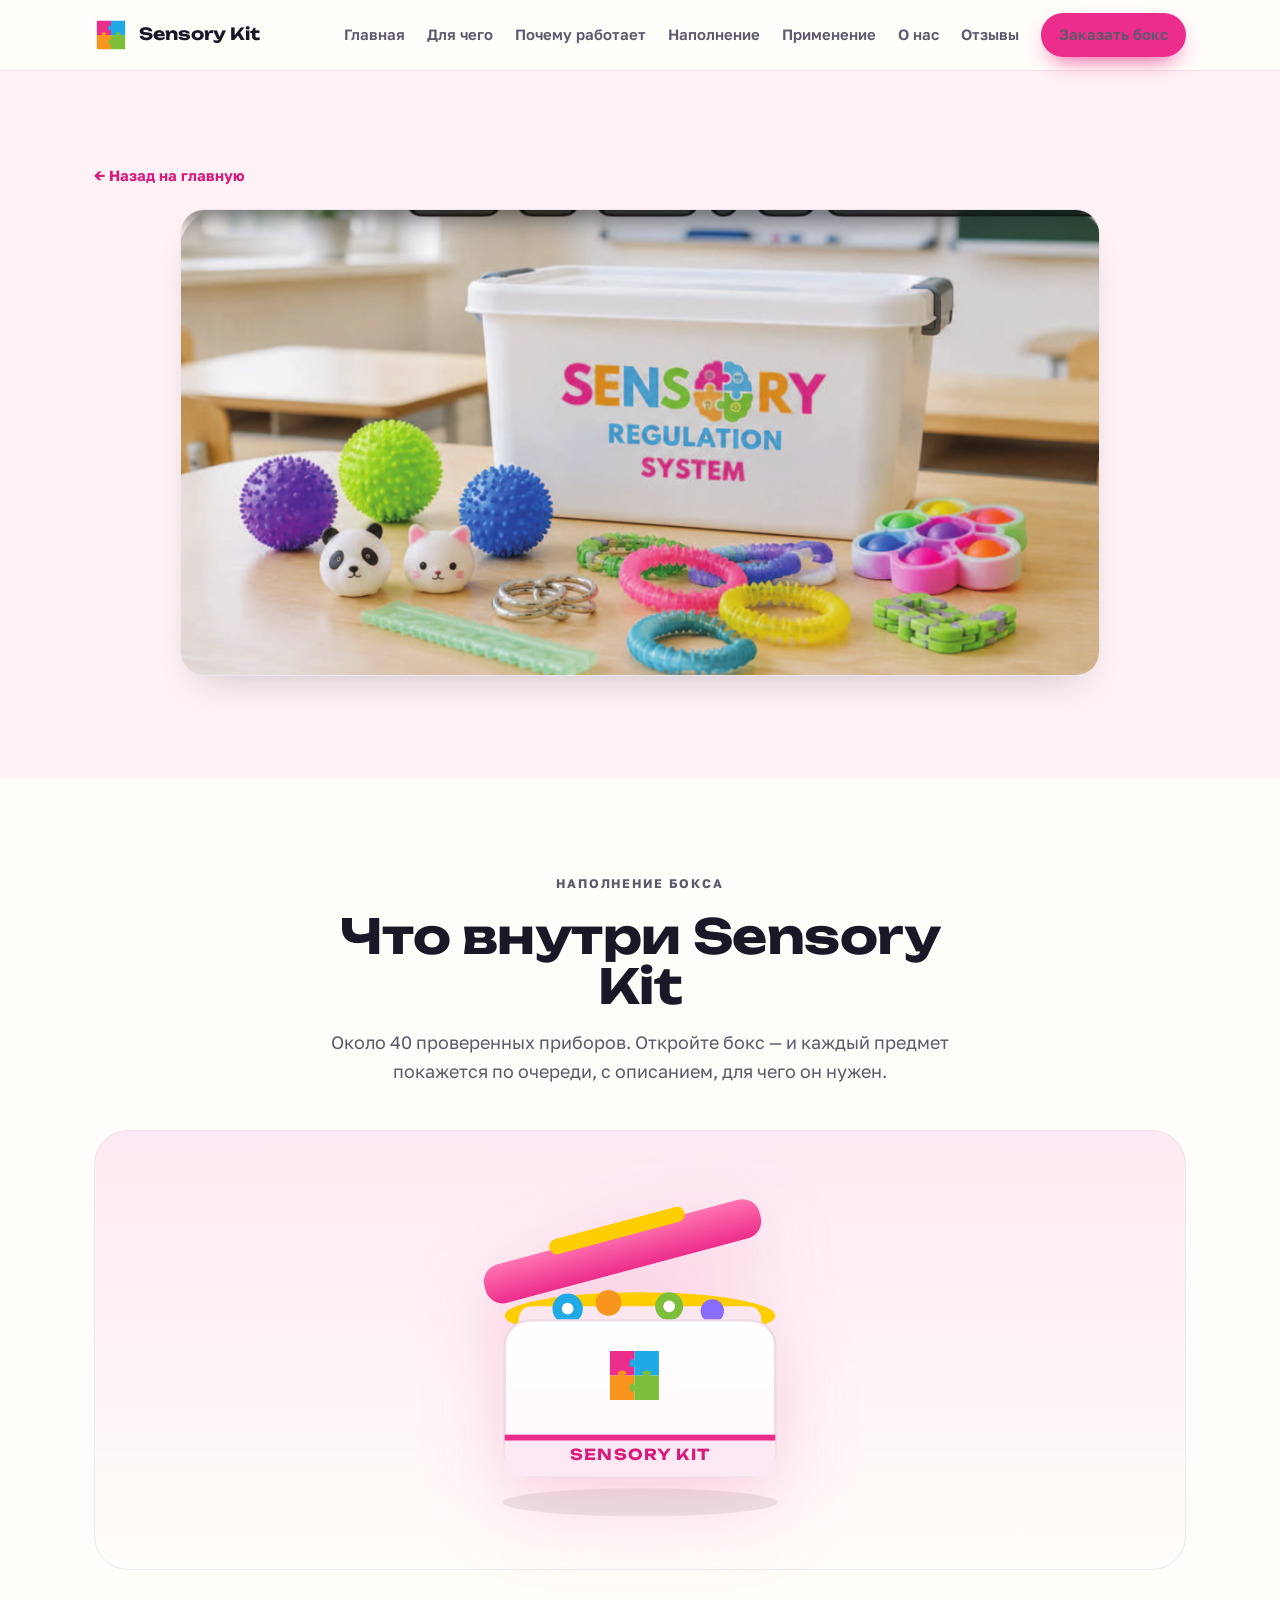
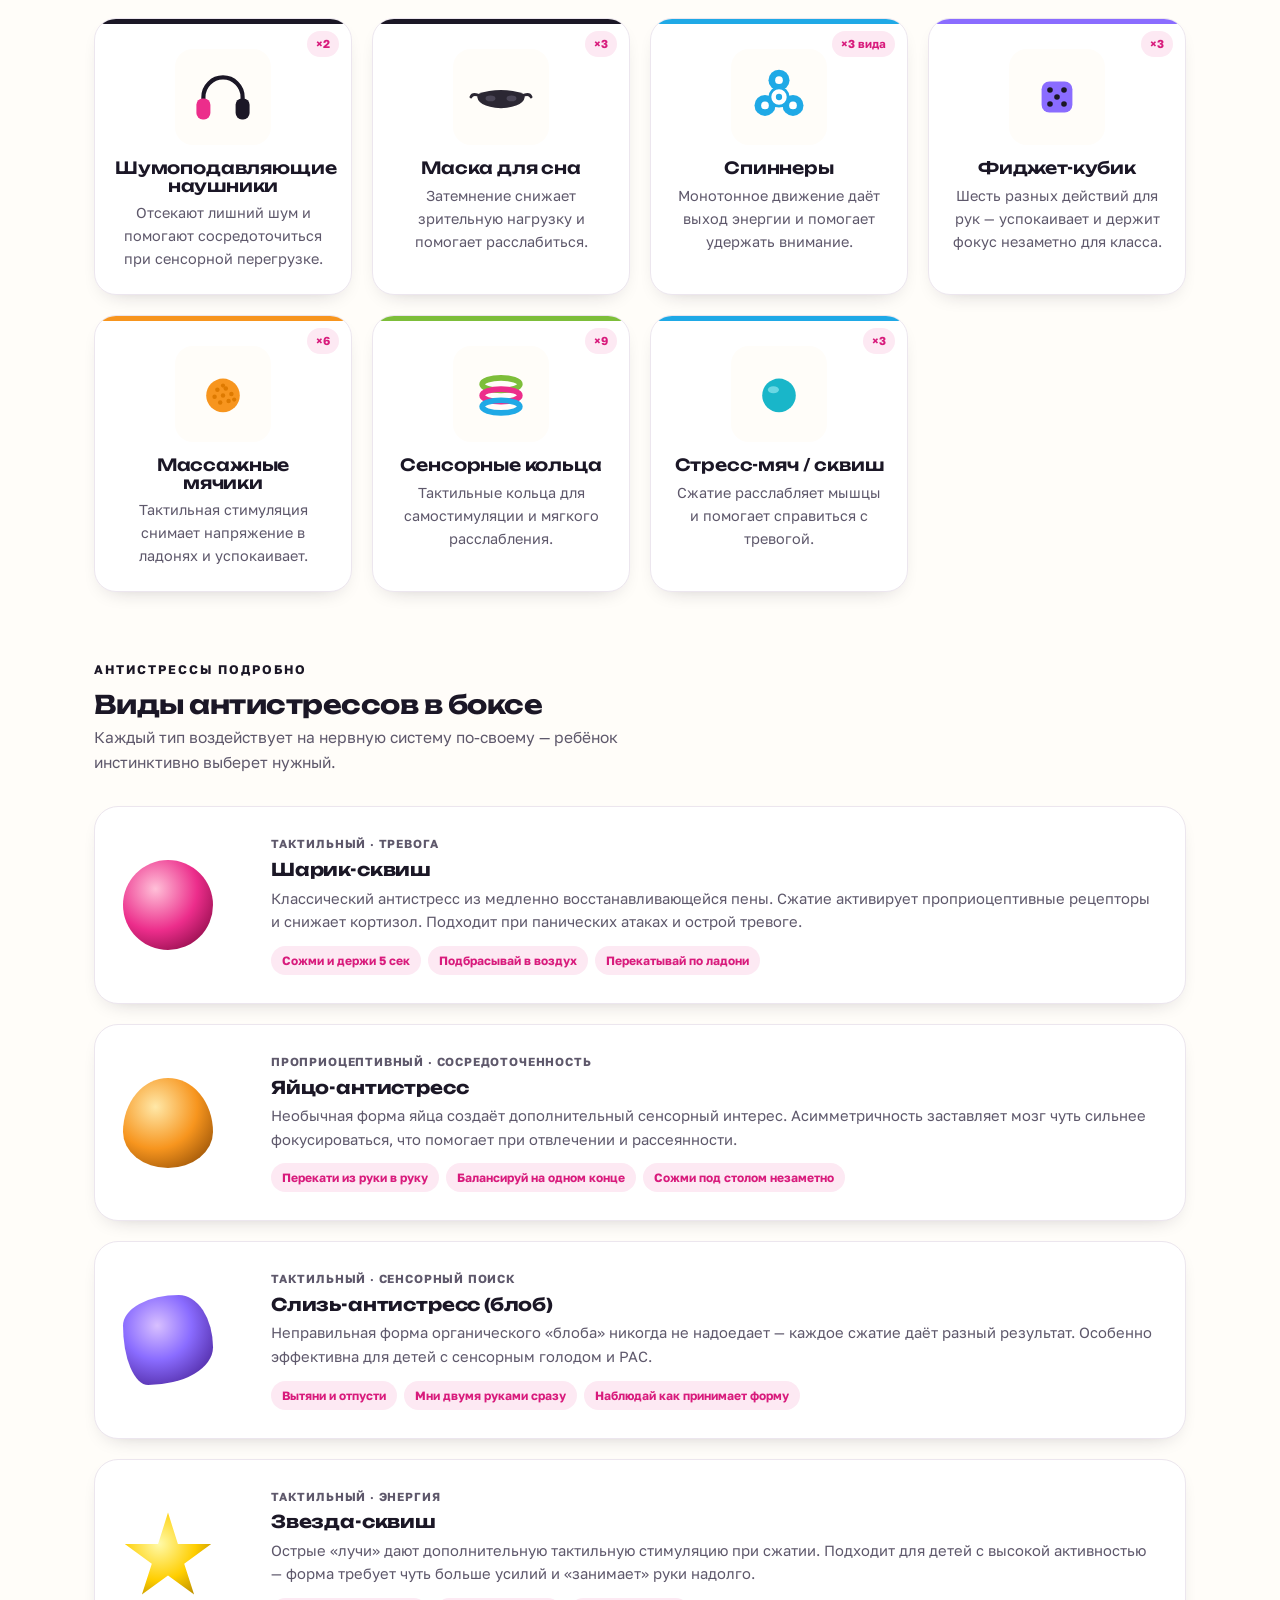
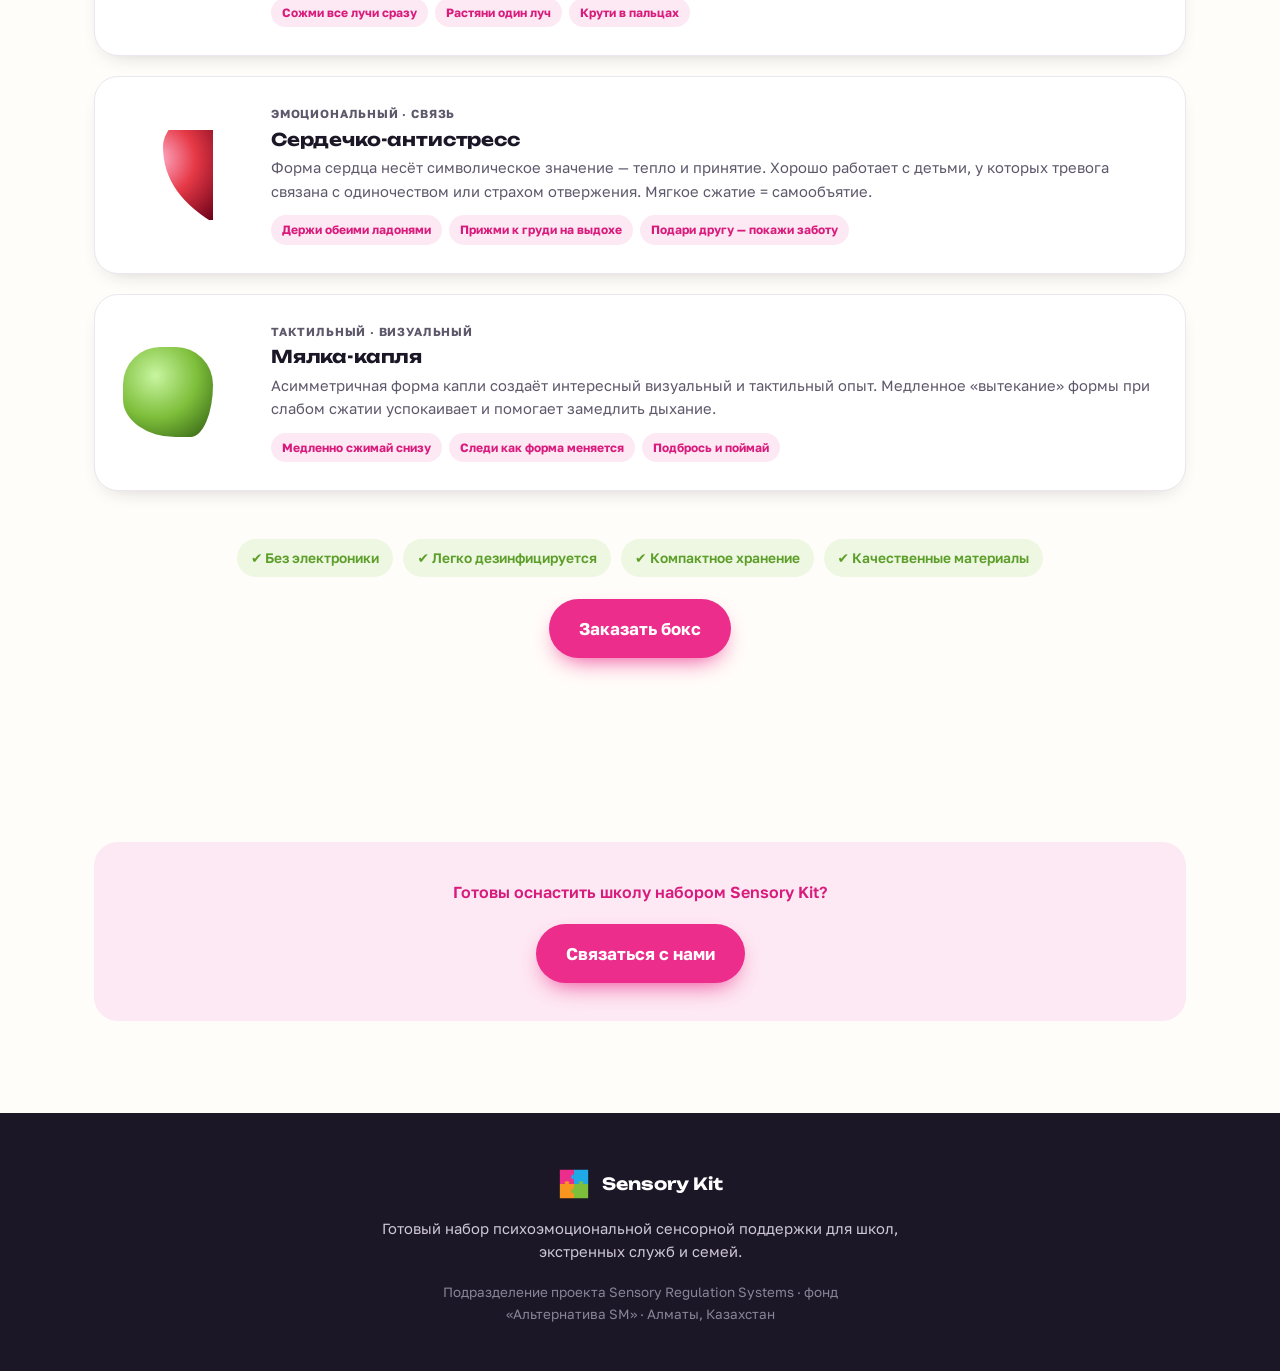
==== commit 3dd6c3a3: "Full site update: nav fix, squish egg shape, anti-stress detail page, remove broken box viewer" ====
--- a/podrobnee.html
+++ b/podrobnee.html
@@ -305,6 +305,23 @@
   .reveal{opacity:1;transform:none}.item{opacity:1!important}
 }
 
+/* антистрессы подробно */
+.sq-detail-grid{display:flex;flex-direction:column;gap:20px;margin-top:32px}
+.sq-detail-card{display:grid;grid-template-columns:120px 1fr;gap:28px;align-items:center;background:var(--card);border:1.5px solid var(--hair);border-radius:24px;padding:28px;box-shadow:var(--shadow-sm);transition:box-shadow .25s,transform .25s}
+.sq-detail-card:hover{box-shadow:var(--shadow);transform:translateY(-2px)}
+.sq-d-shape{width:90px;height:90px;flex:none;transition:transform .3s}
+.sq-detail-card:hover .sq-d-shape{transform:scale(1.08)}
+.sq-d-tag{font-size:.73rem;font-weight:700;letter-spacing:.07em;text-transform:uppercase;color:var(--muted);display:block;margin-bottom:6px}
+.sq-d-info h3{font-size:1.1rem;font-weight:700;margin-bottom:8px}
+.sq-d-info p{font-size:.92rem;line-height:1.6;color:var(--muted);margin-bottom:12px}
+.sq-d-tips{display:flex;flex-wrap:wrap;gap:7px}
+.sq-d-tips span{background:var(--pink-wash);color:var(--pink-ink);font-size:.75rem;font-weight:700;padding:5px 11px;border-radius:999px}
+@media(max-width:600px){
+  .sq-detail-card{grid-template-columns:1fr;text-align:center}
+  .sq-d-shape{margin:0 auto}
+  .sq-d-tips{justify-content:center}
+}
+
 </style>
 </head>
 <body id="top">
@@ -407,6 +424,69 @@
       <article class="item k-violet"><div class="pic"><svg viewBox="0 0 100 100"><path d="M18 38 L34 38 L34 54 L50 54 L50 38 L66 38 L66 60 L82 60" fill="none" stroke="#8A6CFF" stroke-width="9" stroke-linecap="round" stroke-linejoin="round"/><circle cx="34" cy="46" r="3" fill="#fff"/><circle cx="50" cy="46" r="3" fill="#fff"/><circle cx="66" cy="49" r="3" fill="#fff"/></svg></div><span class="qty">×3</span><h3>Змейка-конструктор</h3><p>Повторяющиеся движения успокаивают и развивают мелкую моторику.</p></article>
     </div>
 
+    <!-- АНТИСТРЕССЫ — расширенный блок -->
+    <div style="margin-top:64px" class="reveal">
+      <span class="eyebrow">Антистрессы подробно</span>
+      <h2 style="font-size:1.6rem;font-weight:700;margin:10px 0 6px;letter-spacing:-.02em">Виды антистрессов в боксе</h2>
+      <p style="color:var(--muted);font-size:.97rem;max-width:56ch">Каждый тип воздействует на нервную систему по-своему — ребёнок инстинктивно выберет нужный.</p>
+    </div>
+    <div class="sq-detail-grid reveal">
+      <div class="sq-detail-card">
+        <div class="sq-d-shape" style="background:radial-gradient(circle at 36% 32%,#ffc0d8,#EC2D8B 50%,#6a0030);border-radius:50%"></div>
+        <div class="sq-d-info">
+          <span class="sq-d-tag">Тактильный · Тревога</span>
+          <h3>Шарик-сквиш</h3>
+          <p>Классический антистресс из медленно восстанавливающейся пены. Сжатие активирует проприоцептивные рецепторы и снижает кортизол. Подходит при панических атаках и острой тревоге.</p>
+          <div class="sq-d-tips"><span>Сожми и держи 5 сек</span><span>Подбрасывай в воздух</span><span>Перекатывай по ладони</span></div>
+        </div>
+      </div>
+      <div class="sq-detail-card">
+        <div class="sq-d-shape" style="background:radial-gradient(circle at 36% 32%,#ffe8a8,#F7951E 50%,#7a3d00);border-radius:50% 50% 50% 50%/60% 60% 40% 40%"></div>
+        <div class="sq-d-info">
+          <span class="sq-d-tag">Проприоцептивный · Сосредоточенность</span>
+          <h3>Яйцо-антистресс</h3>
+          <p>Необычная форма яйца создаёт дополнительный сенсорный интерес. Асимметричность заставляет мозг чуть сильнее фокусироваться, что помогает при отвлечении и рассеянности.</p>
+          <div class="sq-d-tips"><span>Перекати из руки в руку</span><span>Балансируй на одном конце</span><span>Сожми под столом незаметно</span></div>
+        </div>
+      </div>
+      <div class="sq-detail-card">
+        <div class="sq-d-shape" style="background:radial-gradient(circle at 38% 34%,#d8c0ff,#8A6CFF 42%,#3a1080);border-radius:62% 38% 72% 28%/34% 58% 42% 66%"></div>
+        <div class="sq-d-info">
+          <span class="sq-d-tag">Тактильный · Сенсорный поиск</span>
+          <h3>Слизь-антистресс (блоб)</h3>
+          <p>Неправильная форма органического «блоба» никогда не надоедает — каждое сжатие даёт разный результат. Особенно эффективна для детей с сенсорным голодом и РАС.</p>
+          <div class="sq-d-tips"><span>Вытяни и отпусти</span><span>Мни двумя руками сразу</span><span>Наблюдай как принимает форму</span></div>
+        </div>
+      </div>
+      <div class="sq-detail-card">
+        <div class="sq-d-shape" style="background:radial-gradient(circle at 40% 35%,#fffaaa,#FFCE00 46%,#8b6000);clip-path:polygon(50% 0%,61% 35%,98% 35%,68% 57%,79% 91%,50% 70%,21% 91%,32% 57%,2% 35%,39% 35%)"></div>
+        <div class="sq-d-info">
+          <span class="sq-d-tag">Тактильный · Энергия</span>
+          <h3>Звезда-сквиш</h3>
+          <p>Острые «лучи» дают дополнительную тактильную стимуляцию при сжатии. Подходит для детей с высокой активностью — форма требует чуть больше усилий и «занимает» руки надолго.</p>
+          <div class="sq-d-tips"><span>Сожми все лучи сразу</span><span>Растяни один луч</span><span>Крути в пальцах</span></div>
+        </div>
+      </div>
+      <div class="sq-detail-card">
+        <div class="sq-d-shape" style="background:radial-gradient(circle at 38% 32%,#ffb0cc,#e63946 46%,#6a0018);clip-path:path('M 40 17 A 28 28 0 0 1 96 17 A 28 28 0 0 1 152 17 Q 152 65 96 96 Q 40 65 40 17 Z')"></div>
+        <div class="sq-d-info">
+          <span class="sq-d-tag">Эмоциональный · Связь</span>
+          <h3>Сердечко-антистресс</h3>
+          <p>Форма сердца несёт символическое значение — тепло и принятие. Хорошо работает с детьми, у которых тревога связана с одиночеством или страхом отвержения. Мягкое сжатие = самообъятие.</p>
+          <div class="sq-d-tips"><span>Держи обеими ладонями</span><span>Прижми к груди на выдохе</span><span>Подари другу — покажи заботу</span></div>
+        </div>
+      </div>
+      <div class="sq-detail-card">
+        <div class="sq-d-shape" style="background:radial-gradient(circle at 36% 32%,#c8f5a0,#7DBE3A 50%,#2d5a10);border-radius:50% 50% 30% 70%/50% 50% 70% 50%"></div>
+        <div class="sq-d-info">
+          <span class="sq-d-tag">Тактильный · Визуальный</span>
+          <h3>Мялка-капля</h3>
+          <p>Асимметричная форма капли создаёт интересный визуальный и тактильный опыт. Медленное «вытекание» формы при слабом сжатии успокаивает и помогает замедлить дыхание.</p>
+          <div class="sq-d-tips"><span>Медленно сжимай снизу</span><span>Следи как форма меняется</span><span>Подбрось и поймай</span></div>
+        </div>
+      </div>
+    </div>
+
     <div class="real-foot reveal">
       <div class="safe"><span>✔ Без электроники</span><span>✔ Легко дезинфицируется</span><span>✔ Компактное хранение</span><span>✔ Качественные материалы</span></div>
       <a class="btn btn-primary btn-lg" href="sensory-kit.html#kontakty">Заказать бокс</a>
